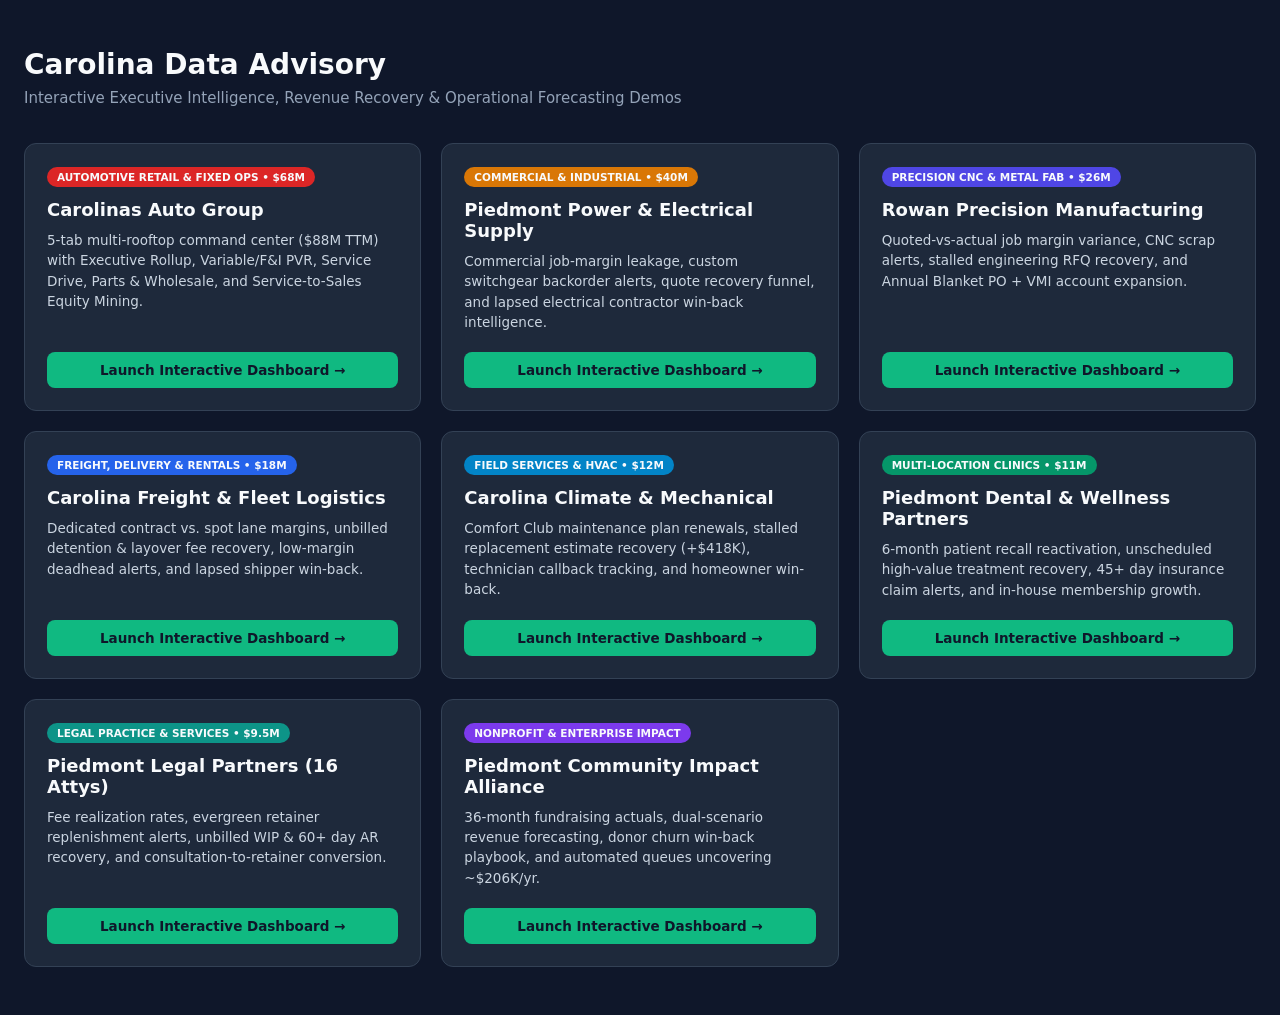
==== index.html @ 2caccc21 "Update Carolinas Auto Group landing page card to  TTM 5-Tab Suite" ====
﻿<!DOCTYPE html>
<html lang="en">
<head>
<meta charset="UTF-8">
<title>Carolina Data Advisory - Executive Analytics Demos</title>
<style>
  body { font-family: 'Segoe UI', system-ui, sans-serif; background: #0f172a; color: #f8fafc; margin: 0; padding: 48px 24px; }
  .wrap { max-width: 1360px; margin: 0 auto; }
  h1 { font-size: 28px; margin: 0 0 8px; }
  .sub { color: #94a3b8; font-size: 15px; margin-bottom: 36px; }
  .grid { display: grid; grid-template-columns: repeat(auto-fit, minmax(295px, 1fr)); gap: 20px; }
  .card { background: #1e293b; border: 1px solid #334155; border-radius: 12px; padding: 22px; display: flex; flex-direction: column; justify-content: space-between; }
  .tag { display: inline-block; background: #7c3aed; font-size: 10.5px; font-weight: 700; padding: 4px 10px; border-radius: 99px; text-transform: uppercase; margin-bottom: 12px; }
  .tag-auto { background: #dc2626; }
  .tag-comm { background: #d97706; }
  .tag-mfg { background: #4f46e5; }
  .tag-hvac { background: #0284c7; }
  .tag-law { background: #0d9488; }
  .tag-truk { background: #2563eb; }
  .tag-med { background: #059669; }
  h2 { font-size: 18px; margin: 0 0 10px; }
  p { color: #cbd5e1; font-size: 13.5px; line-height: 1.5; margin: 0 0 20px; }
  .btn { display: inline-block; background: #10b981; color: #0f172a; font-weight: 700; text-decoration: none; padding: 10px 16px; border-radius: 8px; text-align: center; font-size: 13.5px; }
</style>
</head>
<body>
<div class="wrap">
  <h1>Carolina Data Advisory</h1>
  <div class="sub">Interactive Executive Intelligence, Revenue Recovery &amp; Operational Forecasting Demos</div>
  <div class="grid">
    <div class="card">
      <div>
        <span class="tag tag-auto">Automotive Retail &amp; Fixed Ops • $68M</span>
        <h2>Carolinas Auto Group</h2>
        <p>5-tab multi-rooftop command center ($88M TTM) with Executive Rollup, Variable/F&amp;I PVR, Service Drive, Parts &amp; Wholesale, and Service-to-Sales Equity Mining.</p>
      </div>
      <a class="btn" href="demo-auto-dealership/dashboard.html">Launch Interactive Dashboard &rarr;</a>
    </div>
    <div class="card">
      <div>
        <span class="tag tag-comm">Commercial &amp; Industrial • $40M</span>
        <h2>Piedmont Power &amp; Electrical Supply</h2>
        <p>Commercial job-margin leakage, custom switchgear backorder alerts, quote recovery funnel, and lapsed electrical contractor win-back intelligence.</p>
      </div>
      <a class="btn" href="demo-electrical-supply/dashboard.html">Launch Interactive Dashboard &rarr;</a>
    </div>
    <div class="card">
      <div>
        <span class="tag tag-mfg">Precision CNC &amp; Metal Fab • $26M</span>
        <h2>Rowan Precision Manufacturing</h2>
        <p>Quoted-vs-actual job margin variance, CNC scrap alerts, stalled engineering RFQ recovery, and Annual Blanket PO + VMI account expansion.</p>
      </div>
      <a class="btn" href="demo-precision-mfg/dashboard.html">Launch Interactive Dashboard &rarr;</a>
    </div>
    <div class="card">
      <div>
        <span class="tag tag-truk">Freight, Delivery &amp; Rentals • $18M</span>
        <h2>Carolina Freight &amp; Fleet Logistics</h2>
        <p>Dedicated contract vs. spot lane margins, unbilled detention &amp; layover fee recovery, low-margin deadhead alerts, and lapsed shipper win-back.</p>
      </div>
      <a class="btn" href="demo-freight-logistics/dashboard.html">Launch Interactive Dashboard &rarr;</a>
    </div>
    <div class="card">
      <div>
        <span class="tag tag-hvac">Field Services &amp; HVAC • $12M</span>
        <h2>Carolina Climate &amp; Mechanical</h2>
        <p>Comfort Club maintenance plan renewals, stalled replacement estimate recovery (+$418K), technician callback tracking, and homeowner win-back.</p>
      </div>
      <a class="btn" href="demo-hvac-mechanical/dashboard.html">Launch Interactive Dashboard &rarr;</a>
    </div>
    <div class="card">
      <div>
        <span class="tag tag-med">Multi-Location Clinics • $11M</span>
        <h2>Piedmont Dental &amp; Wellness Partners</h2>
        <p>6-month patient recall reactivation, unscheduled high-value treatment recovery, 45+ day insurance claim alerts, and in-house membership growth.</p>
      </div>
      <a class="btn" href="demo-dental-wellness/dashboard.html">Launch Interactive Dashboard &rarr;</a>
    </div>
    <div class="card">
      <div>
        <span class="tag tag-law">Legal Practice &amp; Services • $9.5M</span>
        <h2>Piedmont Legal Partners (16 Attys)</h2>
        <p>Fee realization rates, evergreen retainer replenishment alerts, unbilled WIP &amp; 60+ day AR recovery, and consultation-to-retainer conversion.</p>
      </div>
      <a class="btn" href="demo-legal-partners/dashboard.html">Launch Interactive Dashboard &rarr;</a>
    </div>
    <div class="card">
      <div>
        <span class="tag">Nonprofit &amp; Enterprise Impact</span>
        <h2>Piedmont Community Impact Alliance</h2>
        <p>36-month fundraising actuals, dual-scenario revenue forecasting, donor churn win-back playbook, and automated queues uncovering ~$206K/yr.</p>
      </div>
      <a class="btn" href="demo-enterprise-impact/dashboard.html">Launch Interactive Dashboard &rarr;</a>
    </div>
  </div>
</div>
</body>
</html>
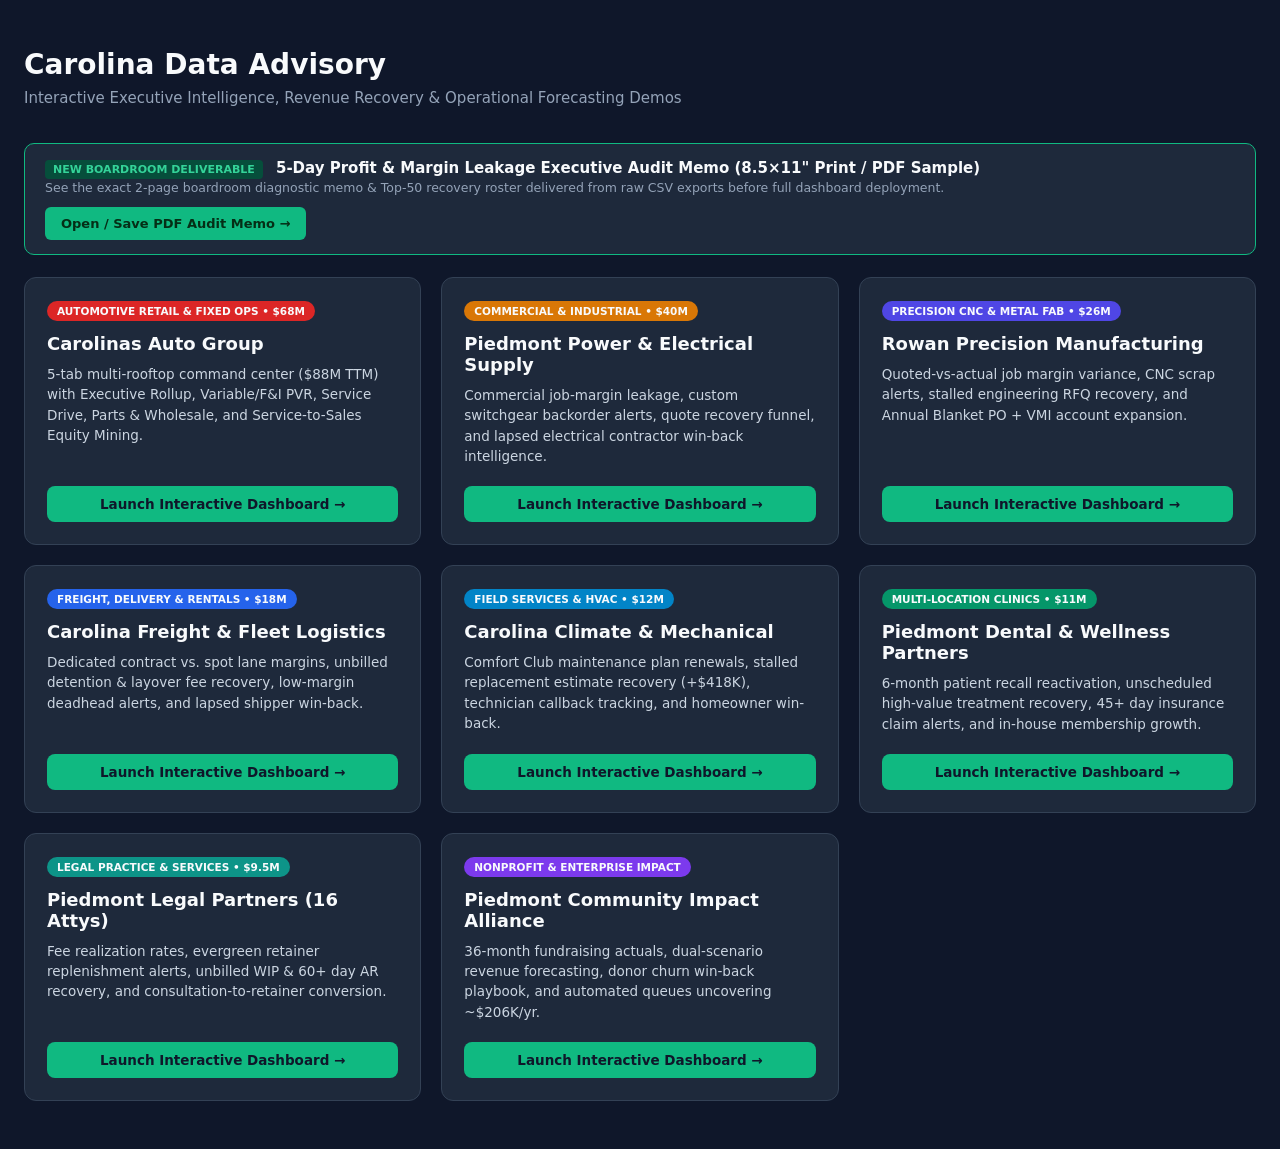
==== commit 77057502: "Link printable 8.5x11 Boardroom Executive Audit Memo on portfolio hub" ====
--- a/index.html
+++ b/index.html
@@ -27,7 +27,15 @@
 <div class="wrap">
   <h1>Carolina Data Advisory</h1>
   <div class="sub">Interactive Executive Intelligence, Revenue Recovery &amp; Operational Forecasting Demos</div>
-  <div class="grid">
+  <div style="max-width:1280px;margin:0 auto 22px;background:#1e293b;border:1px solid #10b981;border-radius:10px;padding:14px 20px;display:flex;justify-content:space-between;align-items:center;flex-wrap:wrap;gap:12px;">
+  <div>
+    <span style="background:#064e3b;color:#34d399;font-size:11px;font-weight:800;padding:3px 8px;border-radius:4px;">NEW BOARDROOM DELIVERABLE</span>
+    <strong style="color:#f8fafc;font-size:15px;margin-left:8px;">5-Day Profit &amp; Margin Leakage Executive Audit Memo (8.5&times;11" Print / PDF Sample)</strong>
+    <div style="color:#94a3b8;font-size:12.5px;margin-top:3px;">See the exact 2-page boardroom diagnostic memo &amp; Top-50 recovery roster delivered from raw CSV exports before full dashboard deployment.</div>
+  </div>
+  <a href="audit-memo/index.html" style="background:#10b981;color:#052e16;text-decoration:none;padding:9px 16px;border-radius:6px;font-weight:800;font-size:13px;">Open / Save PDF Audit Memo &rarr;</a>
+</div>
+<div class="grid">
     <div class="card">
       <div>
         <span class="tag tag-auto">Automotive Retail &amp; Fixed Ops • $68M</span>
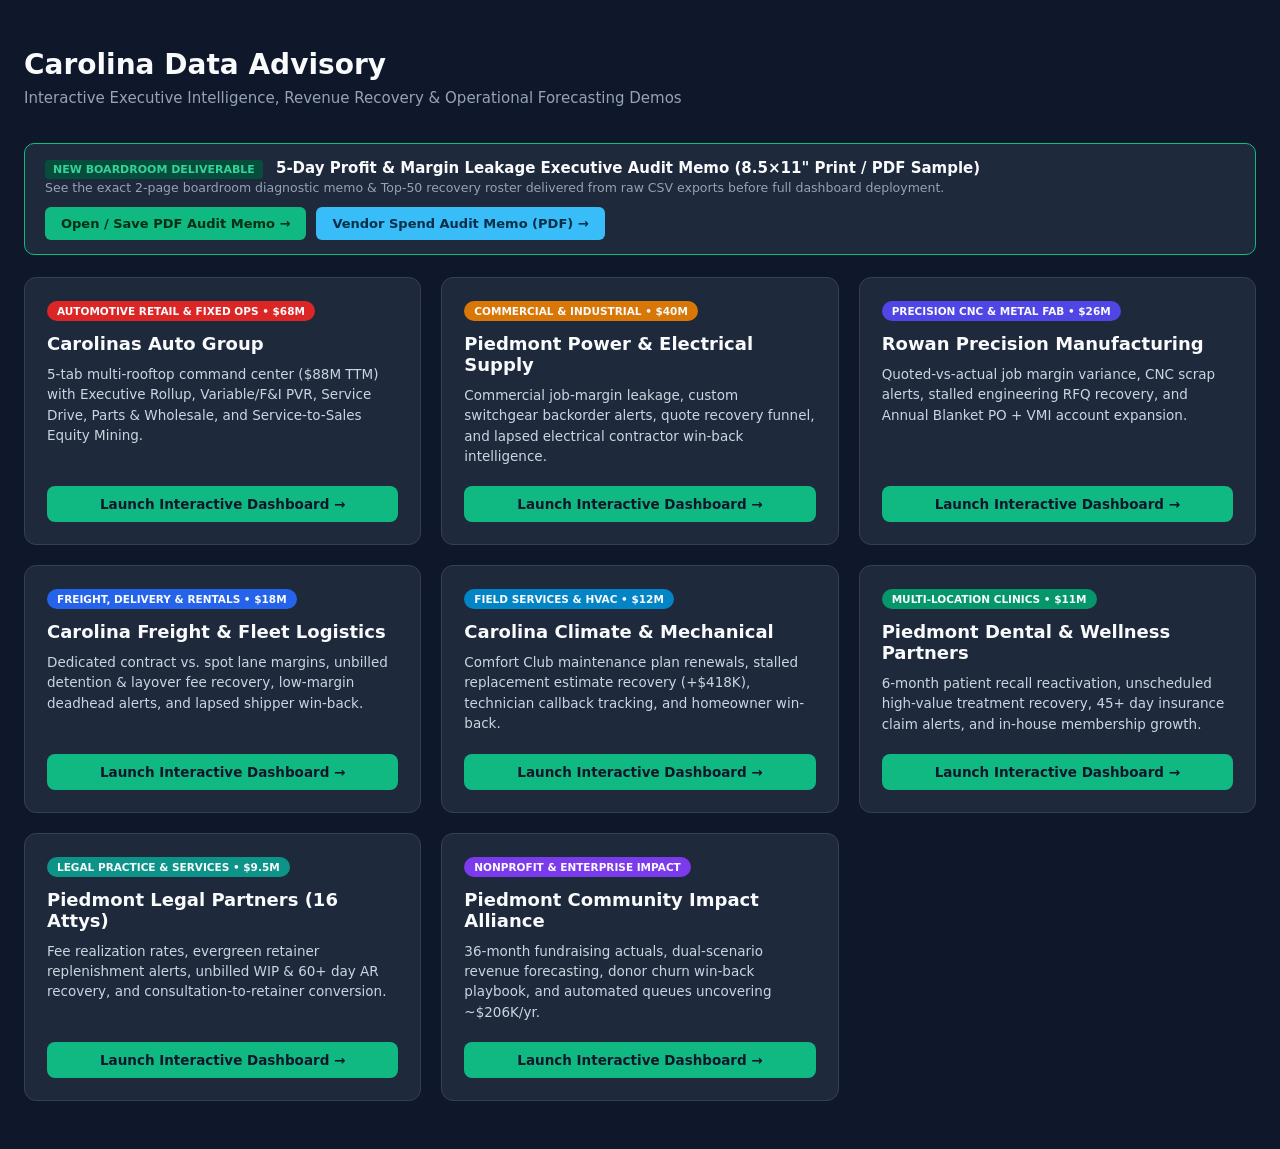
==== commit 5ccfd769: "Add printable 8.5x11 Vendor & Software Spend Consolidation Memo and link on landing page" ====
--- a/index.html
+++ b/index.html
@@ -33,7 +33,7 @@
     <strong style="color:#f8fafc;font-size:15px;margin-left:8px;">5-Day Profit &amp; Margin Leakage Executive Audit Memo (8.5&times;11" Print / PDF Sample)</strong>
     <div style="color:#94a3b8;font-size:12.5px;margin-top:3px;">See the exact 2-page boardroom diagnostic memo &amp; Top-50 recovery roster delivered from raw CSV exports before full dashboard deployment.</div>
   </div>
-  <a href="audit-memo/index.html" style="background:#10b981;color:#052e16;text-decoration:none;padding:9px 16px;border-radius:6px;font-weight:800;font-size:13px;">Open / Save PDF Audit Memo &rarr;</a>
+  <div style="display:flex;gap:10px;flex-wrap:wrap;"><a href="audit-memo/index.html" style="background:#10b981;color:#052e16;text-decoration:none;padding:9px 16px;border-radius:6px;font-weight:800;font-size:13px;">Open / Save PDF Audit Memo &rarr;</a><a href="vendor-memo/index.html" style="background:#38bdf8;color:#082f49;text-decoration:none;padding:9px 16px;border-radius:6px;font-weight:800;font-size:13px;">Vendor Spend Audit Memo (PDF) &rarr;</a></div>
 </div>
 <div class="grid">
     <div class="card">
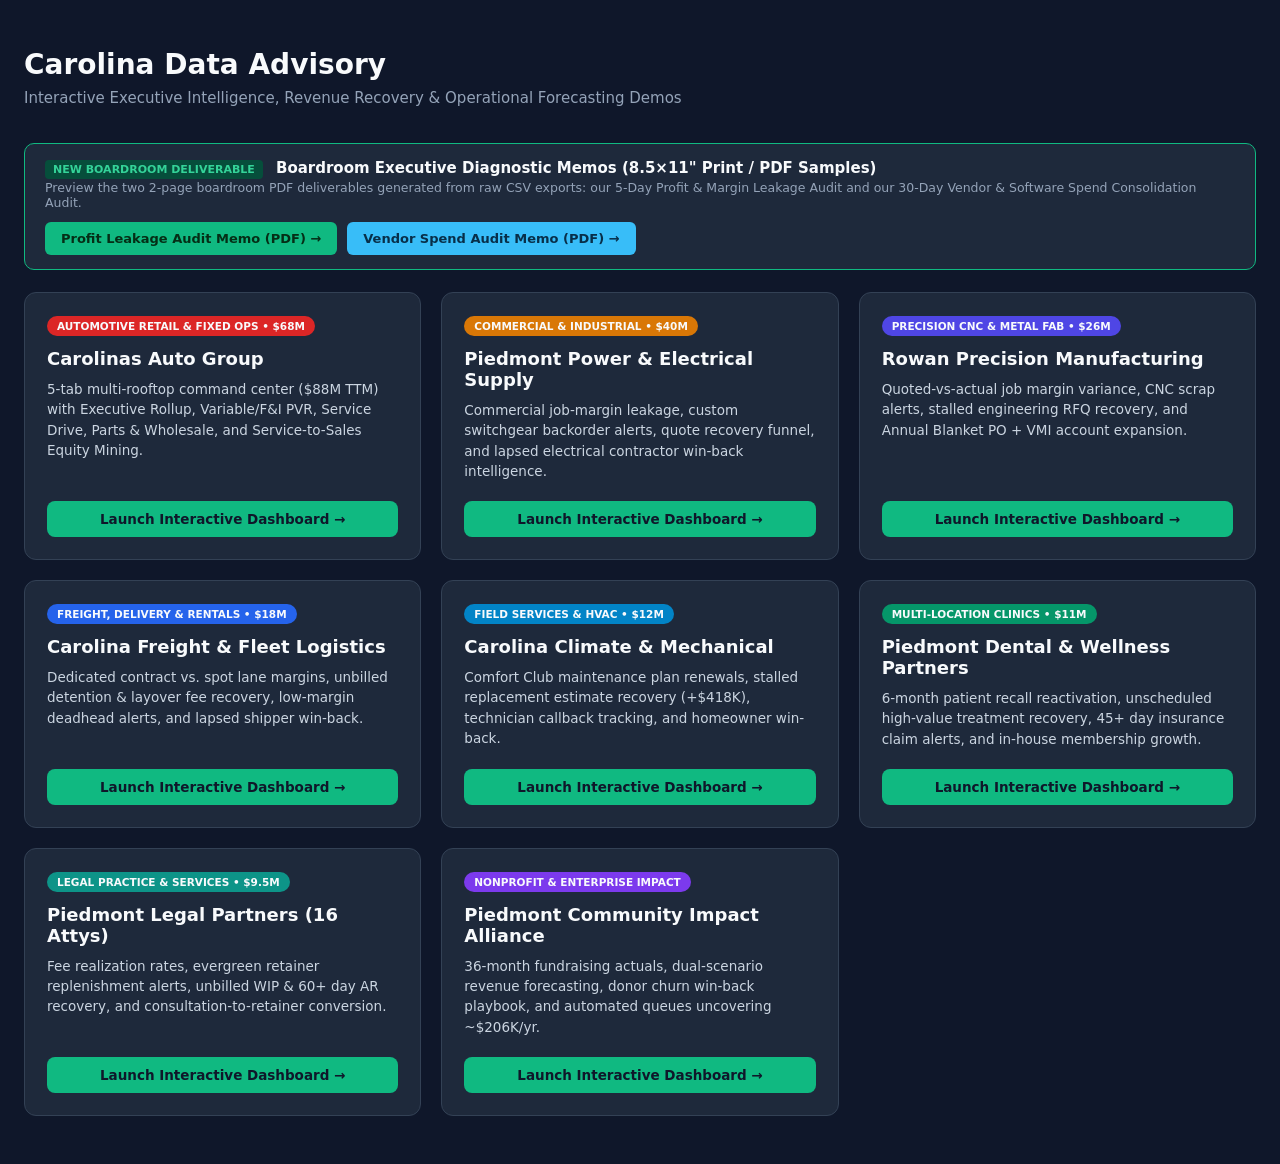
==== commit 27916de0: "Update top banner text on landing page to accurately introduce both PDF audit memos" ====
--- a/index.html
+++ b/index.html
@@ -30,10 +30,10 @@
   <div style="max-width:1280px;margin:0 auto 22px;background:#1e293b;border:1px solid #10b981;border-radius:10px;padding:14px 20px;display:flex;justify-content:space-between;align-items:center;flex-wrap:wrap;gap:12px;">
   <div>
     <span style="background:#064e3b;color:#34d399;font-size:11px;font-weight:800;padding:3px 8px;border-radius:4px;">NEW BOARDROOM DELIVERABLE</span>
-    <strong style="color:#f8fafc;font-size:15px;margin-left:8px;">5-Day Profit &amp; Margin Leakage Executive Audit Memo (8.5&times;11" Print / PDF Sample)</strong>
-    <div style="color:#94a3b8;font-size:12.5px;margin-top:3px;">See the exact 2-page boardroom diagnostic memo &amp; Top-50 recovery roster delivered from raw CSV exports before full dashboard deployment.</div>
+    <strong style="color:#f8fafc;font-size:15px;margin-left:8px;">Boardroom Executive Diagnostic Memos (8.5&times;11" Print / PDF Samples)</strong>
+    <div style="color:#94a3b8;font-size:12.5px;margin-top:3px;">Preview the two 2-page boardroom PDF deliverables generated from raw CSV exports: our 5-Day Profit &amp; Margin Leakage Audit and our 30-Day Vendor &amp; Software Spend Consolidation Audit.</div>
   </div>
-  <div style="display:flex;gap:10px;flex-wrap:wrap;"><a href="audit-memo/index.html" style="background:#10b981;color:#052e16;text-decoration:none;padding:9px 16px;border-radius:6px;font-weight:800;font-size:13px;">Open / Save PDF Audit Memo &rarr;</a><a href="vendor-memo/index.html" style="background:#38bdf8;color:#082f49;text-decoration:none;padding:9px 16px;border-radius:6px;font-weight:800;font-size:13px;">Vendor Spend Audit Memo (PDF) &rarr;</a></div>
+  <div style="display:flex;gap:10px;flex-wrap:wrap;"><a href="audit-memo/index.html" style="background:#10b981;color:#052e16;text-decoration:none;padding:9px 16px;border-radius:6px;font-weight:800;font-size:13px;">Profit Leakage Audit Memo (PDF) &rarr;</a><a href="vendor-memo/index.html" style="background:#38bdf8;color:#082f49;text-decoration:none;padding:9px 16px;border-radius:6px;font-weight:800;font-size:13px;">Vendor Spend Audit Memo (PDF) &rarr;</a></div>
 </div>
 <div class="grid">
     <div class="card">
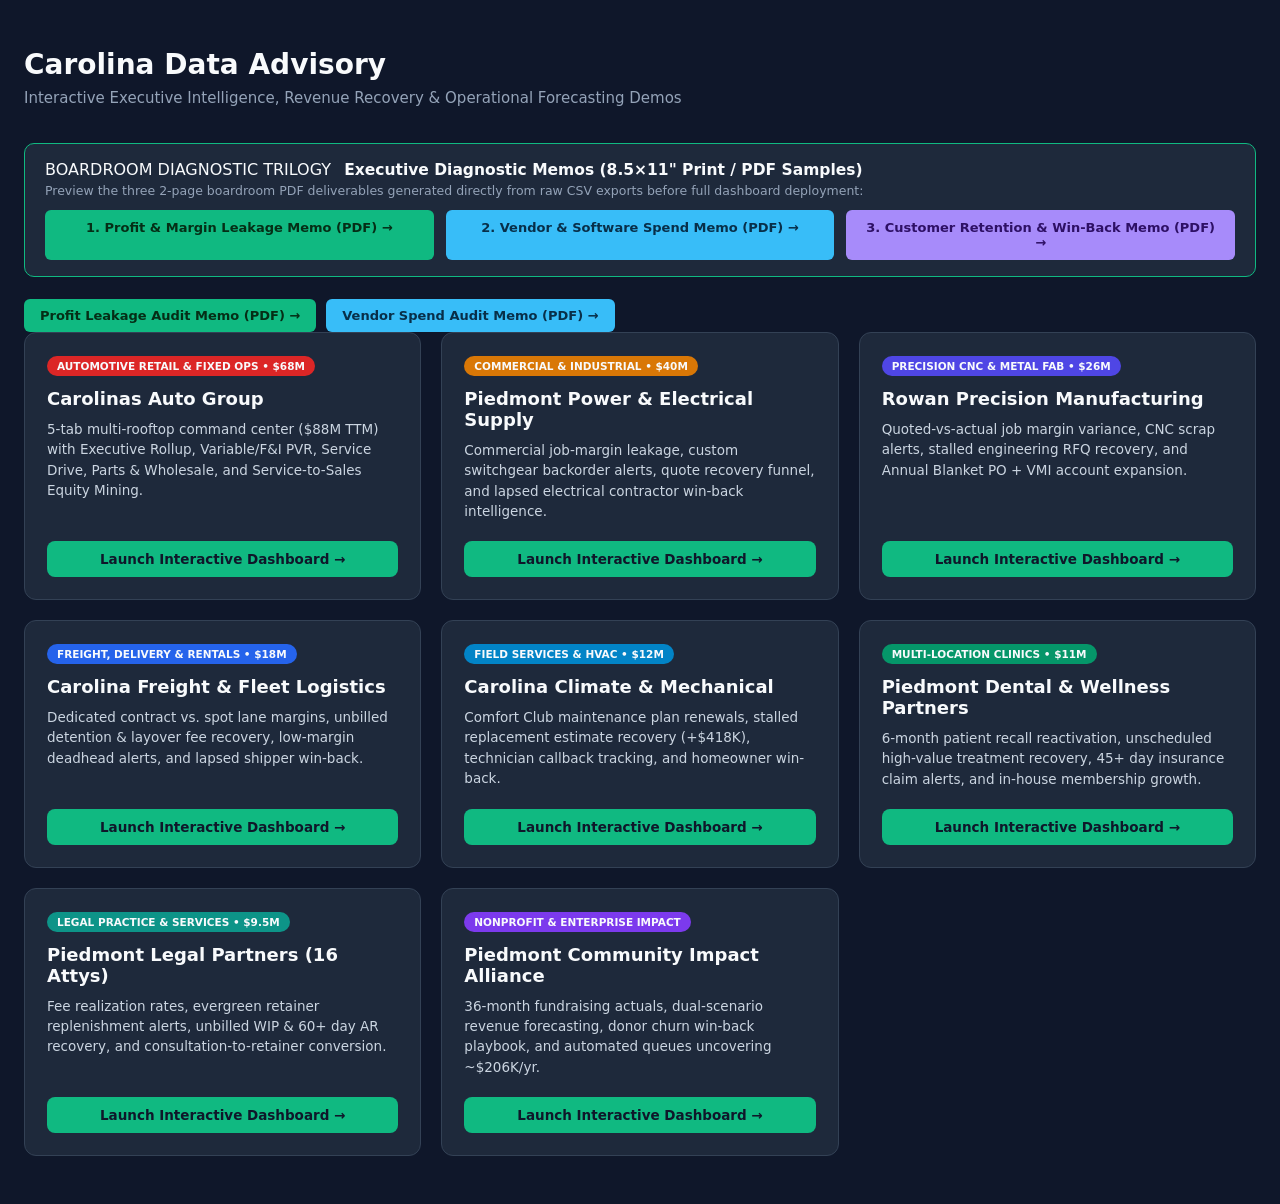
==== commit 3ed27ae8: "Add 3rd printable 8.5x11 Customer Retention & Win-Back PDF memo and widen 3-button bar on landing pa" ====
--- a/index.html
+++ b/index.html
@@ -27,12 +27,18 @@
 <div class="wrap">
   <h1>Carolina Data Advisory</h1>
   <div class="sub">Interactive Executive Intelligence, Revenue Recovery &amp; Operational Forecasting Demos</div>
-  <div style="max-width:1280px;margin:0 auto 22px;background:#1e293b;border:1px solid #10b981;border-radius:10px;padding:14px 20px;display:flex;justify-content:space-between;align-items:center;flex-wrap:wrap;gap:12px;">
-  <div>
-    <span style="background:#064e3b;color:#34d399;font-size:11px;font-weight:800;padding:3px 8px;border-radius:4px;">NEW BOARDROOM DELIVERABLE</span>
-    <strong style="color:#f8fafc;font-size:15px;margin-left:8px;">Boardroom Executive Diagnostic Memos (8.5&times;11" Print / PDF Samples)</strong>
-    <div style="color:#94a3b8;font-size:12.5px;margin-top:3px;">Preview the two 2-page boardroom PDF deliverables generated from raw CSV exports: our 5-Day Profit &amp; Margin Leakage Audit and our 30-Day Vendor &amp; Software Spend Consolidation Audit.</div>
+  <div style="max-width:1280px;margin:0 auto 22px;background:#1e293b;border:1px solid #10b981;border-radius:10px;padding:16px 20px;">
+  <div style="margin-bottom:12px;"
+    <span style="background:#064e3b;color:#34d399;font-size:11px;font-weight:800;padding:3px 8px;border-radius:4px;letter-spacing:0.6px;">BOARDROOM DIAGNOSTIC TRILOGY</span>
+    <strong style="color:#f8fafc;font-size:15.5px;margin-left:8px;">Executive Diagnostic Memos (8.5&times;11" Print / PDF Samples)</strong>
+    <div style="color:#94a3b8;font-size:12.5px;margin-top:4px;">Preview the three 2-page boardroom PDF deliverables generated directly from raw CSV exports before full dashboard deployment:</div>
   </div>
+  <div style="display:grid;grid-template-columns:repeat(3,1fr);gap:12px;">
+    <a href="audit-memo/index.html" style="background:#10b981;color:#052e16;text-decoration:none;padding:10px 14px;border-radius:6px;font-weight:800;font-size:13px;text-align:center;">1. Profit &amp; Margin Leakage Memo (PDF) &rarr;</a>
+    <a href="vendor-memo/index.html" style="background:#38bdf8;color:#082f49;text-decoration:none;padding:10px 14px;border-radius:6px;font-weight:800;font-size:13px;text-align:center;">2. Vendor &amp; Software Spend Memo (PDF) &rarr;</a>
+    <a href="retention-memo/index.html" style="background:#a78bfa;color:#2e1065;text-decoration:none;padding:10px 14px;border-radius:6px;font-weight:800;font-size:13px;text-align:center;">3. Customer Retention &amp; Win-Back Memo (PDF) &rarr;</a>
+  </div>
+</div>
   <div style="display:flex;gap:10px;flex-wrap:wrap;"><a href="audit-memo/index.html" style="background:#10b981;color:#052e16;text-decoration:none;padding:9px 16px;border-radius:6px;font-weight:800;font-size:13px;">Profit Leakage Audit Memo (PDF) &rarr;</a><a href="vendor-memo/index.html" style="background:#38bdf8;color:#082f49;text-decoration:none;padding:9px 16px;border-radius:6px;font-weight:800;font-size:13px;">Vendor Spend Audit Memo (PDF) &rarr;</a></div>
 </div>
 <div class="grid">
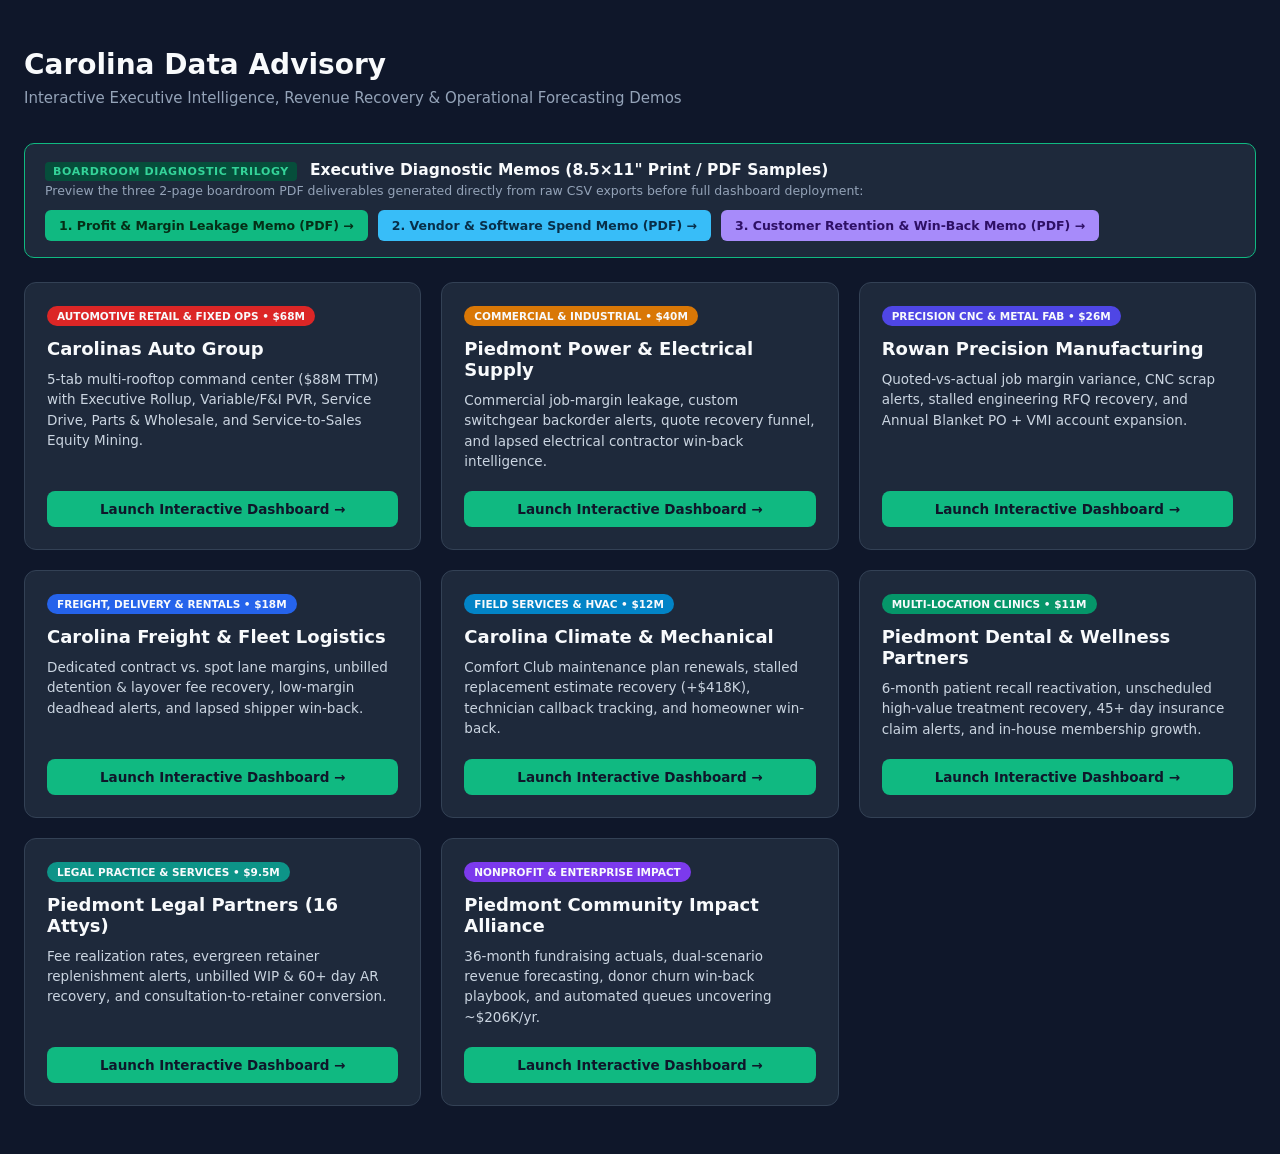
==== commit dc18f6ac: "Fix index.html grid layout, compact 3 PDF memo buttons, and update Carolinas Auto Group badge" ====
--- a/index.html
+++ b/index.html
@@ -27,19 +27,17 @@
 <div class="wrap">
   <h1>Carolina Data Advisory</h1>
   <div class="sub">Interactive Executive Intelligence, Revenue Recovery &amp; Operational Forecasting Demos</div>
-  <div style="max-width:1280px;margin:0 auto 22px;background:#1e293b;border:1px solid #10b981;border-radius:10px;padding:16px 20px;">
-  <div style="margin-bottom:12px;"
+  <div style="max-width:1280px;margin:0 auto 24px;background:#1e293b;border:1px solid #10b981;border-radius:10px;padding:16px 20px;">
+  <div style="margin-bottom:12px;">
     <span style="background:#064e3b;color:#34d399;font-size:11px;font-weight:800;padding:3px 8px;border-radius:4px;letter-spacing:0.6px;">BOARDROOM DIAGNOSTIC TRILOGY</span>
     <strong style="color:#f8fafc;font-size:15.5px;margin-left:8px;">Executive Diagnostic Memos (8.5&times;11" Print / PDF Samples)</strong>
     <div style="color:#94a3b8;font-size:12.5px;margin-top:4px;">Preview the three 2-page boardroom PDF deliverables generated directly from raw CSV exports before full dashboard deployment:</div>
   </div>
-  <div style="display:grid;grid-template-columns:repeat(3,1fr);gap:12px;">
-    <a href="audit-memo/index.html" style="background:#10b981;color:#052e16;text-decoration:none;padding:10px 14px;border-radius:6px;font-weight:800;font-size:13px;text-align:center;">1. Profit &amp; Margin Leakage Memo (PDF) &rarr;</a>
-    <a href="vendor-memo/index.html" style="background:#38bdf8;color:#082f49;text-decoration:none;padding:10px 14px;border-radius:6px;font-weight:800;font-size:13px;text-align:center;">2. Vendor &amp; Software Spend Memo (PDF) &rarr;</a>
-    <a href="retention-memo/index.html" style="background:#a78bfa;color:#2e1065;text-decoration:none;padding:10px 14px;border-radius:6px;font-weight:800;font-size:13px;text-align:center;">3. Customer Retention &amp; Win-Back Memo (PDF) &rarr;</a>
+  <div style="display:flex;gap:10px;flex-wrap:wrap;">
+    <a href="audit-memo/index.html" style="background:#10b981;color:#052e16;text-decoration:none;padding:8px 14px;border-radius:6px;font-weight:800;font-size:12.5px;">1. Profit &amp; Margin Leakage Memo (PDF) &rarr;</a>
+    <a href="vendor-memo/index.html" style="background:#38bdf8;color:#082f49;text-decoration:none;padding:8px 14px;border-radius:6px;font-weight:800;font-size:12.5px;">2. Vendor &amp; Software Spend Memo (PDF) &rarr;</a>
+    <a href="retention-memo/index.html" style="background:#a78bfa;color:#2e1065;text-decoration:none;padding:8px 14px;border-radius:6px;font-weight:800;font-size:12.5px;">3. Customer Retention &amp; Win-Back Memo (PDF) &rarr;</a>
   </div>
-</div>
-  <div style="display:flex;gap:10px;flex-wrap:wrap;"><a href="audit-memo/index.html" style="background:#10b981;color:#052e16;text-decoration:none;padding:9px 16px;border-radius:6px;font-weight:800;font-size:13px;">Profit Leakage Audit Memo (PDF) &rarr;</a><a href="vendor-memo/index.html" style="background:#38bdf8;color:#082f49;text-decoration:none;padding:9px 16px;border-radius:6px;font-weight:800;font-size:13px;">Vendor Spend Audit Memo (PDF) &rarr;</a></div>
 </div>
 <div class="grid">
     <div class="card">
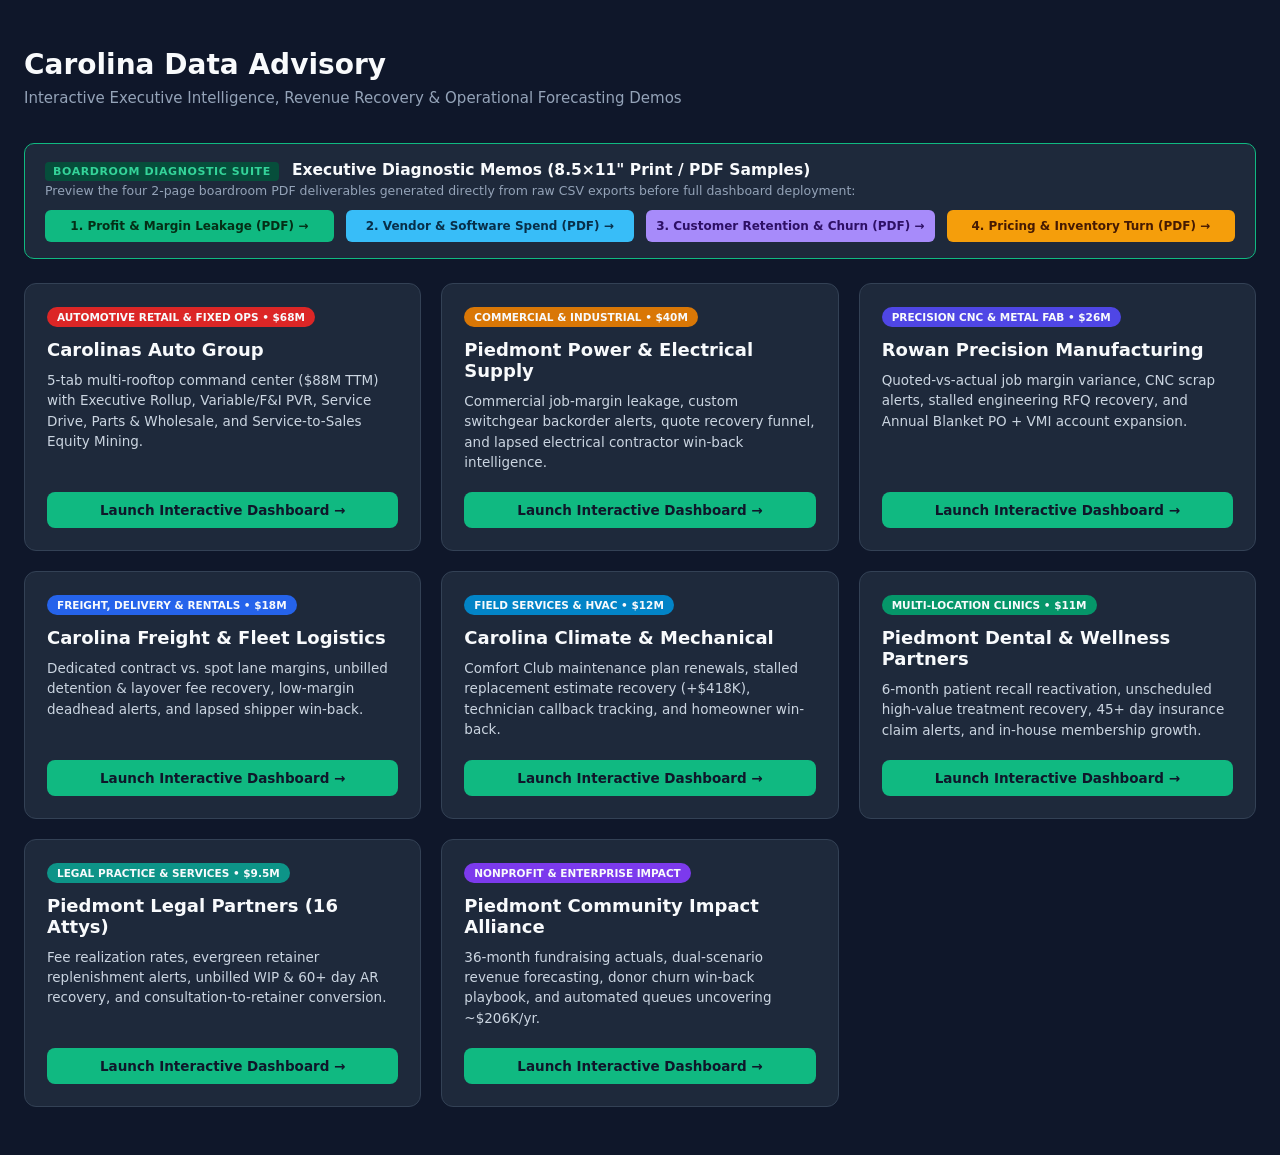
==== commit ad4d23ae: "Add 4th printable 8.5x11 Pricing & Inventory Turn PDF memo and align 4-column banner" ====
--- a/index.html
+++ b/index.html
@@ -29,14 +29,15 @@
   <div class="sub">Interactive Executive Intelligence, Revenue Recovery &amp; Operational Forecasting Demos</div>
   <div style="max-width:1280px;margin:0 auto 24px;background:#1e293b;border:1px solid #10b981;border-radius:10px;padding:16px 20px;">
   <div style="margin-bottom:12px;">
-    <span style="background:#064e3b;color:#34d399;font-size:11px;font-weight:800;padding:3px 8px;border-radius:4px;letter-spacing:0.6px;">BOARDROOM DIAGNOSTIC TRILOGY</span>
+    <span style="background:#064e3b;color:#34d399;font-size:11px;font-weight:800;padding:3px 8px;border-radius:4px;letter-spacing:0.6px;">BOARDROOM DIAGNOSTIC SUITE</span>
     <strong style="color:#f8fafc;font-size:15.5px;margin-left:8px;">Executive Diagnostic Memos (8.5&times;11" Print / PDF Samples)</strong>
-    <div style="color:#94a3b8;font-size:12.5px;margin-top:4px;">Preview the three 2-page boardroom PDF deliverables generated directly from raw CSV exports before full dashboard deployment:</div>
+    <div style="color:#94a3b8;font-size:12.5px;margin-top:4px;">Preview the four 2-page boardroom PDF deliverables generated directly from raw CSV exports before full dashboard deployment:</div>
   </div>
-  <div style="display:flex;gap:10px;flex-wrap:wrap;">
-    <a href="audit-memo/index.html" style="background:#10b981;color:#052e16;text-decoration:none;padding:8px 14px;border-radius:6px;font-weight:800;font-size:12.5px;">1. Profit &amp; Margin Leakage Memo (PDF) &rarr;</a>
-    <a href="vendor-memo/index.html" style="background:#38bdf8;color:#082f49;text-decoration:none;padding:8px 14px;border-radius:6px;font-weight:800;font-size:12.5px;">2. Vendor &amp; Software Spend Memo (PDF) &rarr;</a>
-    <a href="retention-memo/index.html" style="background:#a78bfa;color:#2e1065;text-decoration:none;padding:8px 14px;border-radius:6px;font-weight:800;font-size:12.5px;">3. Customer Retention &amp; Win-Back Memo (PDF) &rarr;</a>
+  <div style="display:grid;grid-template-columns:repeat(4,1fr);gap:12px;">
+    <a href="audit-memo/index.html" style="background:#10b981;color:#052e16;text-decoration:none;padding:9px 10px;border-radius:6px;font-weight:800;font-size:12px;text-align:center;">1. Profit &amp; Margin Leakage (PDF) &rarr;</a>
+    <a href="vendor-memo/index.html" style="background:#38bdf8;color:#082f49;text-decoration:none;padding:9px 10px;border-radius:6px;font-weight:800;font-size:12px;text-align:center;">2. Vendor &amp; Software Spend (PDF) &rarr;</a>
+    <a href="retention-memo/index.html" style="background:#a78bfa;color:#2e1065;text-decoration:none;padding:9px 10px;border-radius:6px;font-weight:800;font-size:12px;text-align:center;">3. Customer Retention &amp; Churn (PDF) &rarr;</a>
+    <a href="pricing-memo/index.html" style="background:#f59e0b;color:#451a03;text-decoration:none;padding:9px 10px;border-radius:6px;font-weight:800;font-size:12px;text-align:center;">4. Pricing &amp; Inventory Turn (PDF) &rarr;</a>
   </div>
 </div>
 <div class="grid">
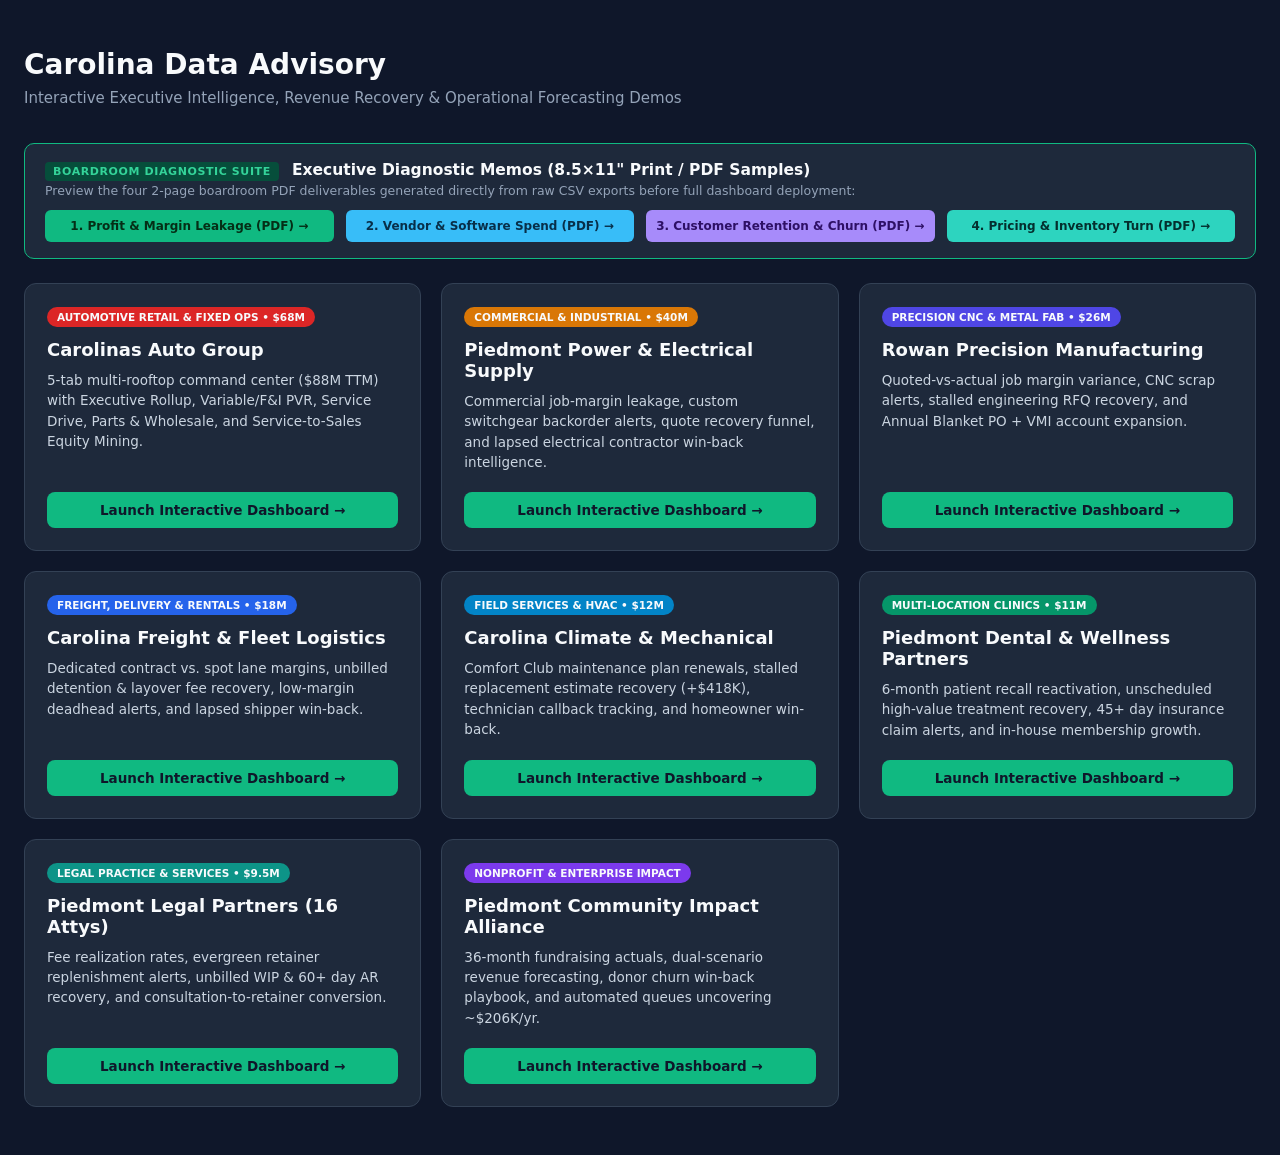
==== commit de824ddc: "Update 4th PDF memo button to cool teal and update Carolinas Auto Group badge to  TTM" ====
--- a/index.html
+++ b/index.html
@@ -37,7 +37,7 @@
     <a href="audit-memo/index.html" style="background:#10b981;color:#052e16;text-decoration:none;padding:9px 10px;border-radius:6px;font-weight:800;font-size:12px;text-align:center;">1. Profit &amp; Margin Leakage (PDF) &rarr;</a>
     <a href="vendor-memo/index.html" style="background:#38bdf8;color:#082f49;text-decoration:none;padding:9px 10px;border-radius:6px;font-weight:800;font-size:12px;text-align:center;">2. Vendor &amp; Software Spend (PDF) &rarr;</a>
     <a href="retention-memo/index.html" style="background:#a78bfa;color:#2e1065;text-decoration:none;padding:9px 10px;border-radius:6px;font-weight:800;font-size:12px;text-align:center;">3. Customer Retention &amp; Churn (PDF) &rarr;</a>
-    <a href="pricing-memo/index.html" style="background:#f59e0b;color:#451a03;text-decoration:none;padding:9px 10px;border-radius:6px;font-weight:800;font-size:12px;text-align:center;">4. Pricing &amp; Inventory Turn (PDF) &rarr;</a>
+    <a href="pricing-memo/index.html" style="background:#2dd4bf;color:#042f2e;text-decoration:none;padding:9px 10px;border-radius:6px;font-weight:800;font-size:12px;text-align:center;">4. Pricing &amp; Inventory Turn (PDF) &rarr;</a>
   </div>
 </div>
 <div class="grid">
